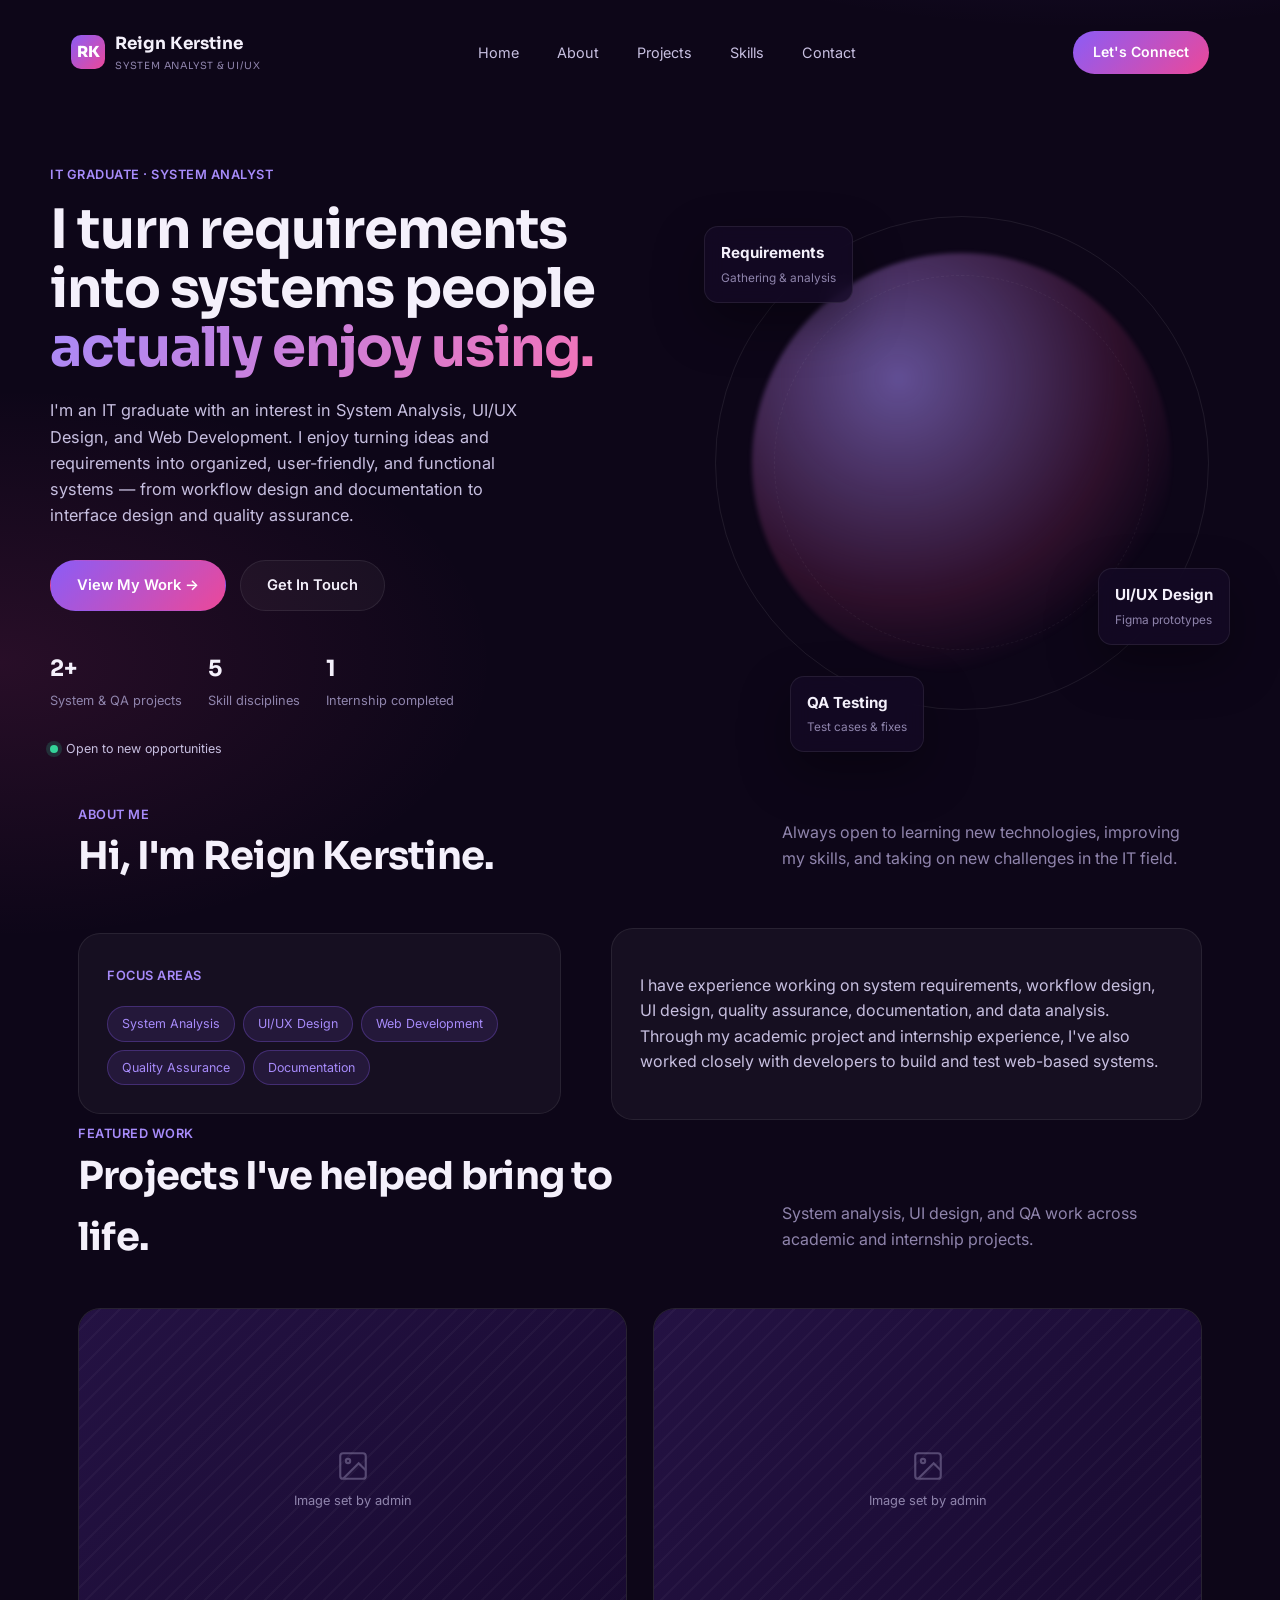
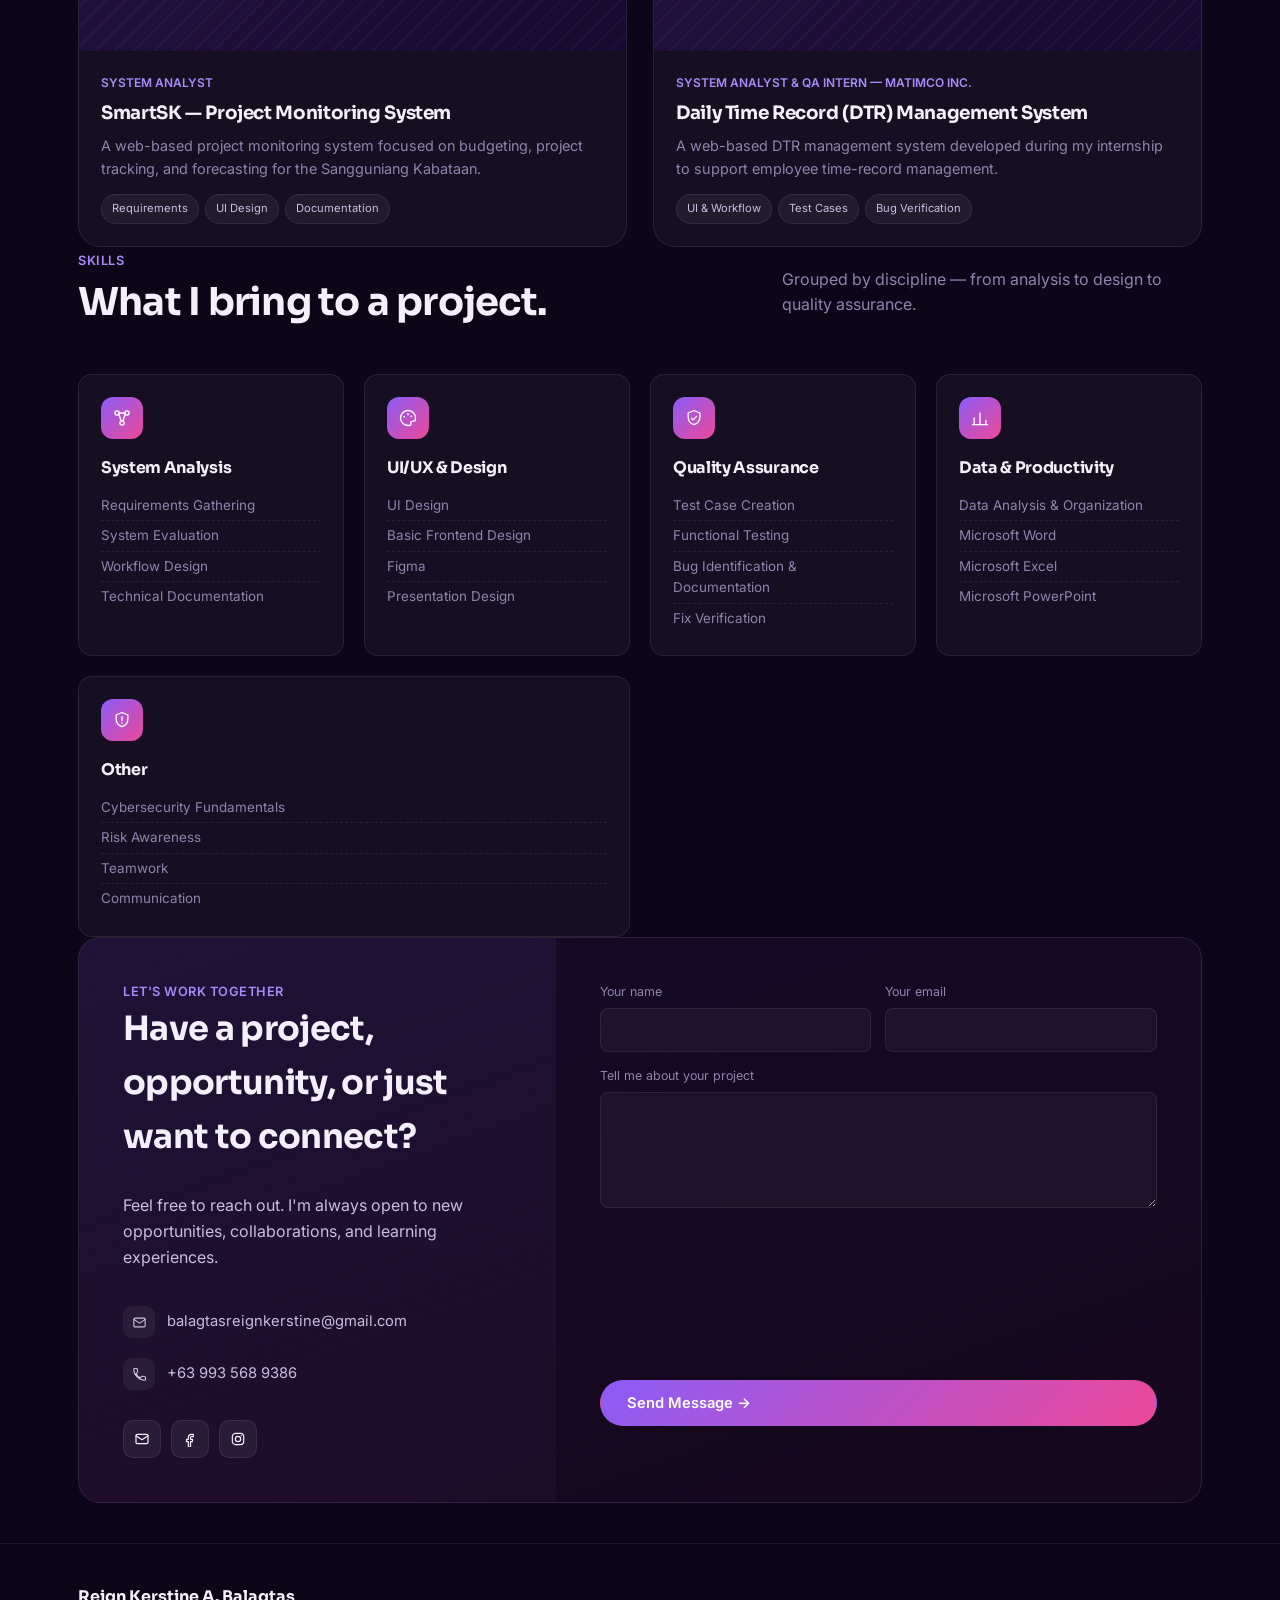
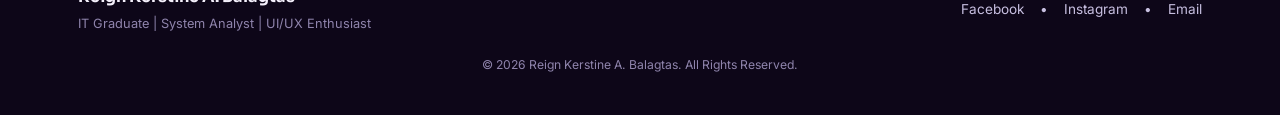
==== index.html @ d017653c "Add files via upload" ====
<!DOCTYPE html>
<html lang="en">
<head>
<meta charset="UTF-8">
<meta name="viewport" content="width=device-width, initial-scale=1.0">
<title>Reign Kerstine Balagtas — System Analyst &amp; UI/UX Enthusiast</title>
<meta name="description" content="Portfolio of Reign Kerstine A. Balagtas — IT graduate, System Analyst, and UI/UX enthusiast.">
<link rel="preconnect" href="https://fonts.googleapis.com">
<link href="https://fonts.googleapis.com/css2?family=Sora:wght@400;600;700;800&family=Inter:wght@400;500;600;700&display=swap" rel="stylesheet">
<link rel="stylesheet" href="style.css">
</head>
<body>

<!-- ================= NAV ================= -->
<div class="nav-shell" id="navShell">
  <div class="nav-inner">
    <a href="#home" class="brand">
      <span class="brand-mark">RK</span>
      <span>Reign Kerstine<small>SYSTEM ANALYST &amp; UI/UX</small></span>
    </a>
    <nav class="nav-links" id="navLinks">
      <a href="#home">Home</a>
      <a href="#about">About</a>
      <a href="#projects">Projects</a>
      <a href="#skills">Skills</a>
      <a href="#contact">Contact</a>
    </nav>
    <div style="display:flex; align-items:center; gap:10px;">
      <a href="#contact" class="nav-cta">Let's Connect</a>
      <button class="nav-toggle" id="navToggle" aria-label="Toggle menu">
        <svg width="18" height="18" viewBox="0 0 24 24" fill="none" stroke="currentColor" stroke-width="2" stroke-linecap="round"><line x1="3" y1="6" x2="21" y2="6"/><line x1="3" y1="12" x2="21" y2="12"/><line x1="3" y1="18" x2="21" y2="18"/></svg>
      </button>
    </div>
  </div>
</div>

<!-- ================= HERO / ABOUT ================= -->
<section id="home" class="hero wrap scroll-reveal">
  <div class="hero-copy">
    <span class="eyebrow">IT GRADUATE · SYSTEM ANALYST</span>
    <h1>I turn requirements<br>into systems people <em>actually enjoy using.</em></h1>
    <p class="lede" id="aboutBio" data-field="about_bio">
      I'm an IT graduate with an interest in System Analysis, UI/UX Design, and Web Development.
      I enjoy turning ideas and requirements into organized, user-friendly, and functional systems —
      from workflow design and documentation to interface design and quality assurance.
    </p>
    <div class="hero-actions">
      <a href="#projects" class="btn btn-primary">View My Work →</a>
      <a href="#contact" class="btn btn-ghost">Get In Touch</a>
    </div>
    <div class="hero-stats">
      <div><strong>2+</strong><span>System &amp; QA projects</span></div>
      <div><strong>5</strong><span>Skill disciplines</span></div>
      <div><strong>1</strong><span>Internship completed</span></div>
    </div>
    <div class="badge-dot"><i></i> Open to new opportunities</div>
  </div>

  <div class="hero-visual">
    <div class="orb"></div>
    <div class="orb-ring"></div>
    <div class="orb-ring ring-2"></div>
    <div class="float-card fc-top">
      <strong>Requirements</strong>
      <span>Gathering &amp; analysis</span>
    </div>
    <div class="float-card fc-mid">
      <strong>UI/UX Design</strong>
      <span>Figma prototypes</span>
    </div>
    <div class="float-card fc-bottom">
      <strong>QA Testing</strong>
      <span>Test cases &amp; fixes</span>
    </div>
  </div>
</section>

<!-- ================= ABOUT DETAIL ================= -->
<section id="about" class="wrap scroll-reveal">
  <div class="section-head">
    <div>
      <span class="eyebrow">ABOUT ME</span>
      <h2>Hi, I'm Reign Kerstine.</h2>
    </div>
    <p>Always open to learning new technologies, improving my skills, and taking on new challenges in the IT field.</p>
  </div>

  <div class="about-grid">
    <div class="about-card reveal">
      <span class="eyebrow">FOCUS AREAS</span>
      <div class="chip-row">
        <span class="chip">System Analysis</span>
        <span class="chip">UI/UX Design</span>
        <span class="chip">Web Development</span>
        <span class="chip">Quality Assurance</span>
        <span class="chip">Documentation</span>
      </div>
    </div>
    <div class="about-card reveal">
      <p id="aboutLong" data-field="about_long">
        I have experience working on system requirements, workflow design, UI design, quality assurance,
        documentation, and data analysis. Through my academic project and internship experience,
        I've also worked closely with developers to build and test web-based systems.
      </p>
    </div>
  </div>
</section>

<!-- ================= PROJECTS ================= -->
<section id="projects" class="wrap scroll-reveal">
  <div class="section-head">
    <div>
      <span class="eyebrow">FEATURED WORK</span>
      <h2>Projects I've helped bring to life.</h2>
    </div>
    <p>System analysis, UI design, and QA work across academic and internship projects.</p>
  </div>

  <div class="project-grid" id="projectGrid">
    <!-- Rendered by script.js from Google Sheet data; fallback markup below -->
    <article class="project-card reveal">
      <div class="project-media">
        <div class="placeholder">
          <svg width="34" height="34" viewBox="0 0 24 24" fill="none" stroke="currentColor" stroke-width="1.5"><rect x="3" y="3" width="18" height="18" rx="2"/><circle cx="8.5" cy="8.5" r="1.5"/><path d="M21 15l-5-5L5 21"/></svg>
          <span>Image set by admin</span>
        </div>
      </div>
      <div class="project-body">
        <div class="project-role">SYSTEM ANALYST</div>
        <h3>SmartSK — Project Monitoring System</h3>
        <p>A web-based project monitoring system focused on budgeting, project tracking, and forecasting for the Sangguniang Kabataan.</p>
        <div class="tag-row">
          <span class="tag">Requirements</span>
          <span class="tag">UI Design</span>
          <span class="tag">Documentation</span>
        </div>
      </div>
    </article>

    <article class="project-card reveal">
      <div class="project-media">
        <div class="placeholder">
          <svg width="34" height="34" viewBox="0 0 24 24" fill="none" stroke="currentColor" stroke-width="1.5"><rect x="3" y="3" width="18" height="18" rx="2"/><circle cx="8.5" cy="8.5" r="1.5"/><path d="M21 15l-5-5L5 21"/></svg>
          <span>Image set by admin</span>
        </div>
      </div>
      <div class="project-body">
        <div class="project-role">SYSTEM ANALYST &amp; QA INTERN — MATIMCO INC.</div>
        <h3>Daily Time Record (DTR) Management System</h3>
        <p>A web-based DTR management system developed during my internship to support employee time-record management.</p>
        <div class="tag-row">
          <span class="tag">UI &amp; Workflow</span>
          <span class="tag">Test Cases</span>
          <span class="tag">Bug Verification</span>
        </div>
      </div>
    </article>
  </div>
</section>

<!-- ================= SKILLS ================= -->
<section id="skills" class="wrap scroll-reveal">
  <div class="section-head">
    <div>
      <span class="eyebrow">SKILLS</span>
      <h2>What I bring to a project.</h2>
    </div>
    <p>Grouped by discipline — from analysis to design to quality assurance.</p>
  </div>

  <div class="skills-grid" id="skillsGrid">
    <div class="skill-card reveal">
      <div class="skill-icon"><svg width="20" height="20" viewBox="0 0 24 24" fill="none" stroke="currentColor" stroke-width="1.6" stroke-linecap="round" stroke-linejoin="round"><circle cx="6" cy="6" r="2.5"/><circle cx="18" cy="6" r="2.5"/><circle cx="12" cy="18" r="2.5"/><path d="M8.2 7.3L11 15.8M15.8 7.3L13 15.8M8.5 6H15.5"/></svg></div>
      <h4>System Analysis</h4>
      <ul>
        <li>Requirements Gathering</li>
        <li>System Evaluation</li>
        <li>Workflow Design</li>
        <li>Technical Documentation</li>
      </ul>
    </div>
    <div class="skill-card reveal">
      <div class="skill-icon"><svg width="20" height="20" viewBox="0 0 24 24" fill="none" stroke="currentColor" stroke-width="1.6" stroke-linecap="round" stroke-linejoin="round"><path d="M12 3a9 9 0 100 18h1.5a2 2 0 001.9-2.6 1.7 1.7 0 011.6-2.4H18a3 3 0 003-3 9 9 0 00-9-10z"/><circle cx="7.5" cy="10.5" r="1.1" fill="currentColor" stroke="none"/><circle cx="12" cy="7.5" r="1.1" fill="currentColor" stroke="none"/><circle cx="16" cy="10" r="1.1" fill="currentColor" stroke="none"/></svg></div>
      <h4>UI/UX &amp; Design</h4>
      <ul>
        <li>UI Design</li>
        <li>Basic Frontend Design</li>
        <li>Figma</li>
        <li>Presentation Design</li>
      </ul>
    </div>
    <div class="skill-card reveal">
      <div class="skill-icon"><svg width="20" height="20" viewBox="0 0 24 24" fill="none" stroke="currentColor" stroke-width="1.6" stroke-linecap="round" stroke-linejoin="round"><path d="M12 3l7 3v5c0 4.5-3 7.5-7 9-4-1.5-7-4.5-7-9V6l7-3z"/><path d="M9 12.3l2 2 4-4.3"/></svg></div>
      <h4>Quality Assurance</h4>
      <ul>
        <li>Test Case Creation</li>
        <li>Functional Testing</li>
        <li>Bug Identification &amp; Documentation</li>
        <li>Fix Verification</li>
      </ul>
    </div>
    <div class="skill-card reveal">
      <div class="skill-icon"><svg width="20" height="20" viewBox="0 0 24 24" fill="none" stroke="currentColor" stroke-width="1.6" stroke-linecap="round" stroke-linejoin="round"><line x1="5" y1="20" x2="5" y2="12"/><line x1="12" y1="20" x2="12" y2="6"/><line x1="19" y1="20" x2="19" y2="15"/><line x1="3" y1="20" x2="21" y2="20"/></svg></div>
      <h4>Data &amp; Productivity</h4>
      <ul>
        <li>Data Analysis &amp; Organization</li>
        <li>Microsoft Word</li>
        <li>Microsoft Excel</li>
        <li>Microsoft PowerPoint</li>
      </ul>
    </div>
    <div class="skill-card reveal" style="grid-column: span 2;">
      <div class="skill-icon"><svg width="20" height="20" viewBox="0 0 24 24" fill="none" stroke="currentColor" stroke-width="1.6" stroke-linecap="round" stroke-linejoin="round"><path d="M12 3l7 3v5c0 4.5-3 7.5-7 9-4-1.5-7-4.5-7-9V6l7-3z"/><line x1="12" y1="8" x2="12" y2="13"/><circle cx="12" cy="16" r="0.9" fill="currentColor" stroke="none"/></svg></div>
      <h4>Other</h4>
      <ul>
        <li>Cybersecurity Fundamentals</li>
        <li>Risk Awareness</li>
        <li>Teamwork</li>
        <li>Communication</li>
      </ul>
    </div>
  </div>
</section>

<!-- ================= CONTACT ================= -->
<section id="contact" class="wrap scroll-reveal">
  <div class="contact-panel reveal">
    <div class="contact-info">
      <span class="eyebrow">LET'S WORK TOGETHER</span>
      <h2>Have a project, opportunity, or just want to connect?</h2>
      <p>Feel free to reach out. I'm always open to new opportunities, collaborations, and learning experiences.</p>

      <div class="contact-line"><span class="ic"><svg width="15" height="15" viewBox="0 0 24 24" fill="none" stroke="currentColor" stroke-width="1.8" stroke-linecap="round" stroke-linejoin="round"><rect x="3" y="5" width="18" height="14" rx="2"/><path d="M3 7l9 6 9-6"/></svg></span> <span id="contactEmail">balagtasreignkerstine@gmail.com</span></div>
      <div class="contact-line"><span class="ic"><svg width="15" height="15" viewBox="0 0 24 24" fill="none" stroke="currentColor" stroke-width="1.8" stroke-linecap="round" stroke-linejoin="round"><path d="M6.6 10.8a15 15 0 006.6 6.6l2.2-2.2a1.2 1.2 0 011.2-.3c1.2.4 2.5.6 3.8.6.7 0 1.2.5 1.2 1.2V20c0 .7-.5 1.2-1.2 1.2C11.2 21.2 2.8 12.8 2.8 3.6c0-.7.5-1.2 1.2-1.2h3.3c.7 0 1.2.5 1.2 1.2 0 1.3.2 2.6.6 3.8.1.4 0 .9-.3 1.2L6.6 10.8z"/></svg></span> <span id="contactPhone">+63 993 568 9386</span></div>

      <div class="social-row" id="socialRow">
        <a href="mailto:balagtasreignkerstine@gmail.com" aria-label="Email">
          <svg width="16" height="16" viewBox="0 0 24 24" fill="none" stroke="currentColor" stroke-width="1.8" stroke-linecap="round" stroke-linejoin="round"><rect x="3" y="5" width="18" height="14" rx="2"/><path d="M3 7l9 6 9-6"/></svg>
        </a>
        <a href="https://www.facebook.com/rk.balagtas" id="fbLink" target="_blank" rel="noopener" aria-label="Facebook">
          <svg width="16" height="16" viewBox="0 0 24 24" fill="none" stroke="currentColor" stroke-width="1.8" stroke-linecap="round" stroke-linejoin="round"><path d="M15 8.5h2V5.2c-.3 0-1.5-.2-2.8-.2-2.8 0-4.7 1.7-4.7 4.9v2.6H6.8V16h2.7v8h3.3v-8h2.7l.4-3.5h-3.1V10c0-1 .3-1.5 1.2-1.5z"/></svg>
        </a>
        <a href="https://www.instagram.com/arkeycs/" id="igLink" target="_blank" rel="noopener" aria-label="Instagram">
          <svg width="16" height="16" viewBox="0 0 24 24" fill="none" stroke="currentColor" stroke-width="1.8" stroke-linecap="round" stroke-linejoin="round"><rect x="3.5" y="3.5" width="17" height="17" rx="5"/><circle cx="12" cy="12" r="4"/><circle cx="17.2" cy="6.8" r="0.9" fill="currentColor" stroke="none"/></svg>
        </a>
      </div>
    </div>

    <form class="contact-form" id="contactForm">
      <div class="form-row">
        <div class="field">
          <label for="cf-name">Your name</label>
          <input type="text" id="cf-name" name="name" required>
        </div>
        <div class="field">
          <label for="cf-email">Your email</label>
          <input type="email" id="cf-email" name="email" required>
        </div>
      </div>
      <div class="field">
        <label for="cf-message">Tell me about your project</label>
        <textarea id="cf-message" name="message" rows="5" required></textarea>
      </div>
      <button type="submit" class="btn btn-primary" id="cf-submit">Send Message →</button>
      <div class="form-msg" id="cf-msg"></div>
    </form>
  </div>
</section>

<!-- ================= FOOTER ================= -->
<footer class="scroll-reveal">
  <div class="wrap">
    <div class="footer-inner">
      <div class="footer-brand">
        <strong id="footerName">Reign Kerstine A. Balagtas</strong>
        <span id="footerTagline">IT Graduate | System Analyst | UI/UX Enthusiast</span>
      </div>
      <div class="footer-social">
        <a href="https://www.facebook.com/rk.balagtas" id="footerFb">Facebook</a>
        <span>•</span>
        <a href="https://www.instagram.com/arkeycs/" id="footerIg">Instagram</a>
        <span>•</span>
        <a href="mailto:balagtasreignkerstine@gmail.com" id="footerEmail">Email</a>
      </div>
    </div>
    <div class="footer-copy" id="footerCopy">© 2026 Reign Kerstine A. Balagtas. All Rights Reserved.</div>
  </div>
</footer>

<script src="config.js"></script>
<script src="script.js"></script>
</body>
</html>
---- style.css ----
/* ===================================================================
   Reign Kerstine Balagtas — Portfolio
   Theme: deep violet / midnight, glass panels, glow accents
=================================================================== */

:root{
  --bg-0:#0d0618;
  --bg-1:#160a29;
  --bg-2:#1e0f38;
  --panel: rgba(255,255,255,0.04);
  --panel-border: rgba(255,255,255,0.08);
  --violet:#8b5cf6;
  --violet-soft:#a78bfa;
  --pink:#ec4899;
  --pink-soft:#f472b6;
  --text-0:#f4f0fb;
  --text-1:#c7bfe0;
  --text-2:#8f84ac;
  --glow: 0 0 120px rgba(139,92,246,0.35);
  --radius-lg: 22px;
  --radius-md: 14px;
  --radius-sm: 8px;
  --maxw: 1180px;
  --font-head: 'Sora', 'Segoe UI', sans-serif;
  --font-body: 'Inter', 'Segoe UI', sans-serif;
}

*{box-sizing:border-box;}
html{scroll-behavior:smooth;}
body{
  margin:0;
  background:
    radial-gradient(1200px 600px at 85% -10%, rgba(139,92,246,0.25), transparent 60%),
    radial-gradient(900px 500px at 0% 20%, rgba(236,72,153,0.12), transparent 55%),
    var(--bg-0);
  color:var(--text-0);
  font-family:var(--font-body);
  line-height:1.6;
  -webkit-font-smoothing:antialiased;
  overflow-x:hidden;
}

a{color:inherit; text-decoration:none;}
img{max-width:100%; display:block;}
ul{list-style:none; margin:0; padding:0;}
button{font-family:inherit;}

.wrap{max-width:var(--maxw); margin:0 auto; padding:0 28px;}

h1,h2,h3,h4{
  font-family:var(--font-head);
  margin:0;
  letter-spacing:-0.02em;
  color:var(--text-0);
  overflow-wrap:break-word;
  word-break:break-word;
}

.eyebrow{
  color:var(--violet-soft);
  font-size:0.8rem;
  font-weight:600;
  letter-spacing:0.04em;
}

.section-head{
  display:flex;
  align-items:flex-end;
  justify-content:space-between;
  gap:24px;
  margin-bottom:40px;
  flex-wrap:wrap;
}
.section-head h2{font-size:clamp(1.7rem, 3vw, 2.4rem); max-width:560px;}
.section-head p{color:var(--text-2); max-width:420px; margin-top:8px;}

section{padding:90px 0;}

:focus-visible{
  outline:2px solid var(--violet-soft);
  outline-offset:3px;
}

/* ---------- Nav ---------- */
.nav-shell{
  position:sticky; top:0; z-index:50;
  padding:18px 0;
}
.nav-shell.scrolled .nav-inner{
  background:rgba(13,6,24,0.75);
  backdrop-filter: blur(14px);
  border-color: var(--panel-border);
}
.nav-inner{
  max-width:var(--maxw);
  margin:0 auto;
  display:flex;
  align-items:center;
  justify-content:space-between;
  padding:12px 20px;
  border-radius:999px;
  border:1px solid transparent;
  transition:background .3s ease, border-color .3s ease;
}
.brand{
  display:flex; align-items:center; gap:10px;
  font-family:var(--font-head);
  font-weight:700;
  font-size:1.05rem;
}
.brand-mark{
  width:34px; height:34px;
  border-radius:10px;
  background:linear-gradient(135deg, var(--violet), var(--pink));
  display:flex; align-items:center; justify-content:center;
  font-size:0.95rem; font-weight:800; color:#fff;
}
.brand small{display:block; font-weight:400; font-size:0.62rem; color:var(--text-2); letter-spacing:0.08em;}

.nav-links{
  display:flex; gap:6px;
}
.nav-links a{
  padding:9px 16px;
  border-radius:999px;
  font-size:0.9rem;
  color:var(--text-1);
  transition: color .2s ease, background .2s ease;
}
.nav-links a:hover{color:var(--text-0); background:var(--panel);}

.nav-cta{
  padding:10px 20px;
  border-radius:999px;
  background:linear-gradient(135deg, var(--violet), var(--pink));
  color:#fff;
  font-size:0.88rem;
  font-weight:600;
  white-space:nowrap;
  transition:transform .2s ease, box-shadow .2s ease;
}
.nav-cta:hover{ transform:translateY(-2px); box-shadow:0 10px 30px rgba(139,92,246,0.4);}

.nav-toggle{display:none;}

@media (max-width: 860px){
  .nav-links{
    position:fixed; inset:70px 20px auto 20px;
    flex-direction:column;
    background:rgba(13,6,24,0.96);
    border:1px solid var(--panel-border);
    border-radius:18px;
    padding:14px;
    display:none;
    backdrop-filter: blur(16px);
  }
  .nav-links.open{display:flex;}
  .nav-links a{padding:12px 14px;}
  .nav-toggle{
    display:flex; align-items:center; justify-content:center;
    width:38px; height:38px; border-radius:10px;
    border:1px solid var(--panel-border);
    background:transparent; color:var(--text-0);
    cursor:pointer; font-size:1.1rem;
  }
}

/* ---------- Hero ---------- */
.hero{
  padding:60px 0 40px;
  display:grid;
  grid-template-columns: 1.05fr 0.95fr;
  gap:50px;
  align-items:center;
}
.hero-copy .eyebrow{display:block; margin-bottom:16px;}
.hero-copy h1{
  font-size:clamp(2.3rem, 5vw, 3.4rem);
  line-height:1.08;
}
.hero-copy h1 em{
  font-style:normal;
  background:linear-gradient(135deg, var(--violet-soft), var(--pink-soft));
  -webkit-background-clip:text;
  background-clip:text;
  color:transparent;
}
.hero-copy p.lede{
  color:var(--text-1);
  margin-top:20px;
  max-width:480px;
  font-size:1.02rem;
}
.hero-actions{
  display:flex; gap:14px; margin-top:32px; flex-wrap:wrap;
}
.btn{
  padding:13px 26px;
  border-radius:999px;
  font-weight:600;
  font-size:0.92rem;
  cursor:pointer;
  border:1px solid transparent;
  transition: transform .2s ease, box-shadow .2s ease, background .2s ease;
  display:inline-flex; align-items:center; gap:8px;
}
.btn-primary{
  background:linear-gradient(135deg, var(--violet), var(--pink));
  color:#fff;
}
.btn-primary:hover{transform:translateY(-2px); box-shadow:0 12px 34px rgba(139,92,246,0.45);}
.btn-ghost{
  background:var(--panel);
  border-color:var(--panel-border);
  color:var(--text-0);
}
.btn-ghost:hover{background:rgba(255,255,255,0.08); transform:translateY(-2px);}

.hero-stats{
  display:flex; gap:26px; margin-top:40px; flex-wrap:wrap;
}
.hero-stats div strong{
  display:block; font-family:var(--font-head); font-size:1.4rem; color:var(--text-0);
}
.hero-stats div span{font-size:0.8rem; color:var(--text-2);}

.hero-visual{
  position:relative;
  aspect-ratio: 1 / 1;
  display:flex; align-items:center; justify-content:center;
}
.orb{
  position:absolute;
  width:78%; height:78%;
  border-radius:50%;
  background: radial-gradient(circle at 35% 30%, rgba(167,139,250,0.55), rgba(236,72,153,0.15) 55%, transparent 75%);
  filter: blur(2px);
  animation: pulse 6s ease-in-out infinite;
}
@keyframes pulse{
  0%,100%{ transform:scale(1); }
  50%{ transform:scale(1.10); }
}
.orb-ring{
  position:absolute;
  width:92%; height:92%;
  border-radius:50%;
  border:1px solid var(--panel-border);
  animation: slow-spin 18s linear infinite;
}
.orb-ring.ring-2{width:70%; height:70%; border-style:dashed; opacity:0.6; animation-direction:reverse;}

@keyframes slow-spin{
  from { transform: rotate(0deg); }
  to { transform: rotate(360deg); }
}

.float-card{
  position:absolute;
  background:rgba(20,10,38,0.75);
  border:1px solid var(--panel-border);
  border-radius:var(--radius-md);
  padding:14px 16px;
  backdrop-filter: blur(10px);
  box-shadow:0 20px 50px rgba(0,0,0,0.35);
  font-size:0.8rem;
  max-width:170px;
}
.float-card strong{display:block; font-size:0.95rem; margin-bottom:2px; color:var(--text-0);}
.float-card span{color:var(--text-2); font-size:0.74rem;}
.fc-top{top:6%; left:2%;}
.fc-mid{bottom:16%; right:0%;}
.fc-bottom{bottom:-4%; left:18%;}

.badge-dot{
  display:inline-flex; align-items:center; gap:8px;
  font-size:0.78rem; color:var(--text-1);
  margin-top:26px;
}
.badge-dot i{
  width:8px; height:8px; border-radius:50%;
  background:#34d399;
  box-shadow:0 0 0 4px rgba(52,211,153,0.18);
}

@media (max-width: 900px){
  .hero{grid-template-columns:1fr; text-align:left;}
  .hero-copy{max-width:100%;}
  .hero-copy h1{
    font-size:clamp(2.4rem, 10vw, 4rem);
    line-height:0.96;
    max-width:100%;
    word-break:break-word;
    overflow-wrap:break-word;
  }
  .hero-copy p.lede{max-width:100%;}
  .hero-visual{max-width:340px; margin:20px auto 0;}
  .float-card{display:none;}
}

@media (max-width: 560px){
  .wrap{padding:0 18px;}
  .nav-inner{padding:10px 14px;}
  .brand{font-size:0.9rem;}
  .brand small{letter-spacing:0.05em;}
  .hero{padding-top:40px;}
  .hero-copy h1{
    font-size:clamp(2.1rem, 12vw, 3.1rem);
    line-height:0.98;
    letter-spacing:-0.04em;
  }
  .hero-actions{flex-direction:column; align-items:stretch;}
  .btn{justify-content:center; width:100%;}
  .hero-stats{gap:16px 24px;}
  .hero-stats div{min-width:110px;}
  .section-head h2{font-size:clamp(1.5rem, 8vw, 2.2rem);}
}

/* ---------- Section: About extras ---------- */
.about-grid{
  display:grid;
  grid-template-columns: 0.9fr 1.1fr;
  gap:50px;
  align-items:center;
}
.about-card{
  background:var(--panel);
  border:1px solid var(--panel-border);
  border-radius:var(--radius-lg);
  padding:28px;
}
.about-card p{color:var(--text-1);}
.chip-row{display:flex; flex-wrap:wrap; gap:8px; margin-top:18px;}
.chip{
  padding:7px 14px; border-radius:999px;
  background:rgba(139,92,246,0.12);
  border:1px solid rgba(139,92,246,0.3);
  font-size:0.78rem; color:var(--violet-soft);
}
@media (max-width:900px){ .about-grid{grid-template-columns:1fr;} }

/* ---------- Projects ---------- */
.project-grid{
  display:grid;
  grid-template-columns:repeat(2, 1fr);
  gap:26px;
}
.project-card{
  background:var(--panel);
  border:1px solid var(--panel-border);
  border-radius:var(--radius-lg);
  overflow:hidden;
  transition: transform .3s ease, border-color .3s ease, box-shadow .3s ease;
  position:relative;
}
.project-card:hover{
  transform:translateY(-6px);
  border-color:rgba(139,92,246,0.4);
  box-shadow:0 24px 60px rgba(0,0,0,0.4);
}
.project-media{
  aspect-ratio: 16/10;
  background:
    repeating-linear-gradient(135deg, rgba(255,255,255,0.03) 0 2px, transparent 2px 14px),
    linear-gradient(135deg, #241243, #180a30);
  display:flex; align-items:center; justify-content:center;
  position:relative;
  overflow:hidden;
}
.project-media img{width:100%; height:100%; object-fit:cover;}
.project-media .placeholder{
  color:var(--text-2);
  font-size:0.8rem;
  display:flex; flex-direction:column; align-items:center; gap:8px;
}
.project-media .placeholder svg{opacity:0.5;}
.project-body{padding:22px;}
.project-role{font-size:0.75rem; color:var(--violet-soft); font-weight:600; margin-bottom:6px;}
.project-body h3{font-size:1.15rem; margin-bottom:6px;}
.project-body p{color:var(--text-2); font-size:0.9rem; margin:0 0 14px;}
.tag-row{display:flex; flex-wrap:wrap; gap:6px;}
.tag{
  font-size:0.7rem; padding:5px 10px; border-radius:999px;
  background:rgba(255,255,255,0.05); color:var(--text-1);
  border:1px solid var(--panel-border);
}

@media (max-width:800px){ .project-grid{grid-template-columns:1fr;} }

/* ---------- Skills ---------- */
.skills-grid{
  display:grid;
  grid-template-columns:repeat(4, 1fr);
  gap:20px;
}
.skill-card{
  background:var(--panel);
  border:1px solid var(--panel-border);
  border-radius:var(--radius-md);
  padding:22px;
  transition: transform .25s ease, border-color .25s ease;
}
.skill-card:hover{ transform:translateY(-4px); border-color:rgba(236,72,153,0.35); }
.skill-icon{
  width:42px; height:42px; border-radius:12px;
  background:linear-gradient(135deg, var(--violet), var(--pink));
  display:flex; align-items:center; justify-content:center;
  margin-bottom:16px; color:#fff;
}
.skill-card h4{font-size:1rem; margin-bottom:10px;}
.skill-card ul li{
  font-size:0.84rem; color:var(--text-2);
  padding:4px 0;
  border-top:1px dashed var(--panel-border);
}
.skill-card ul li:first-child{border-top:none;}

@media (max-width:960px){ .skills-grid{grid-template-columns:repeat(2,1fr);} }
@media (max-width:560px){ .skills-grid{grid-template-columns:1fr;} }

/* ---------- Contact ---------- */
.contact-panel{
  display:grid;
  grid-template-columns: 0.85fr 1.15fr;
  gap:0;
  background:linear-gradient(160deg, rgba(139,92,246,0.14), rgba(236,72,153,0.08));
  border:1px solid var(--panel-border);
  border-radius:var(--radius-lg);
  overflow:hidden;
}
.contact-info{padding:44px; display:flex; flex-direction:column; justify-content:center;}
.contact-info h2{font-size:clamp(1.6rem,3vw,2.1rem); margin-bottom:14px;}
.contact-info p{color:var(--text-1); margin-bottom:26px;}
.contact-line{
  display:flex; align-items:center; gap:12px;
  padding:10px 0;
  color:var(--text-1);
  font-size:0.92rem;
}
.contact-line span.ic{
  width:32px; height:32px; border-radius:9px;
  background:rgba(255,255,255,0.06);
  display:flex; align-items:center; justify-content:center;
  font-size:0.85rem; flex-shrink:0;
}
.social-row{display:flex; gap:10px; margin-top:20px;}
.social-row a{
  width:38px; height:38px; border-radius:10px;
  background:rgba(255,255,255,0.06);
  border:1px solid var(--panel-border);
  display:flex; align-items:center; justify-content:center;
  font-size:0.85rem;
  transition: background .2s ease, transform .2s ease;
}
.social-row a:hover{background:rgba(255,255,255,0.14); transform:translateY(-3px);}

.contact-form{
  background:rgba(13,6,24,0.55);
  padding:44px;
  display:flex; flex-direction:column; gap:14px;
}
.form-row{display:flex; gap:14px; flex-wrap:wrap;}
.field{flex:1 1 200px; display:flex; flex-direction:column; gap:6px;}
.field label{font-size:0.78rem; color:var(--text-2);}
.field input, .field textarea, .field select{
  background:rgba(255,255,255,0.04);
  border:1px solid var(--panel-border);
  border-radius:var(--radius-sm);
  padding:12px 14px;
  color:var(--text-0);
  font-family:inherit;
  font-size:0.92rem;
  resize:vertical;
  transition:border-color .2s ease, background .2s ease;
}
.field input[type="password"]{
  color-scheme: dark;
}
.field input[type="password"]::-ms-reveal,
.field input[type="password"]::-ms-clear,
.field input[type="password"]::-webkit-textfield-decoration-container,
.field input[type="password"]::-webkit-credentials-auto-fill-button{
  filter: invert(1) brightness(2);
  opacity: 1;
}
.field input:focus, .field textarea:focus, .field select:focus{
  border-color:var(--violet-soft);
  background:rgba(255,255,255,0.07);
  outline:none;
}
.form-msg{font-size:0.85rem; min-height:18px;}
.form-msg.ok{color:#34d399;}
.form-msg.err{color:#f87171;}

@media (max-width:860px){ .contact-panel{grid-template-columns:1fr;} }

/* ---------- Footer ---------- */
footer{
  border-top:1px solid var(--panel-border);
  padding:40px 0;
  margin-top:40px;
}
.footer-inner{
  display:flex; align-items:center; justify-content:space-between;
  flex-wrap:wrap; gap:16px;
}
.footer-brand strong{display:block; font-family:var(--font-head);}
.footer-brand span{font-size:0.8rem; color:var(--text-2);}
.footer-social{display:flex; gap:16px; font-size:0.85rem; color:var(--text-1);}
.footer-social a:hover{color:var(--text-0);}
.footer-copy{width:100%; text-align:center; font-size:0.76rem; color:var(--text-2); margin-top:20px;}

/* ---------- utility: reveal-on-load ---------- */
.reveal{
  opacity:0; transform:translateY(16px);
  animation: rise .9s ease forwards;
}
@keyframes rise{
  0% { opacity:0; transform:translateY(18px); }
  100% { opacity:1; transform:translateY(0); }
}

.scroll-reveal{
  opacity:0;
  transform:translateY(28px);
  transition:opacity .85s ease, transform .85s ease;
}
.scroll-reveal.is-visible{
  opacity:1;
  transform:translateY(0);
}

/* skeleton loading shimmer for content pulled from the sheet */
.skeleton{
  background:linear-gradient(90deg, rgba(255,255,255,0.04) 25%, rgba(255,255,255,0.09) 37%, rgba(255,255,255,0.04) 63%);
  background-size:400% 100%;
  animation: shimmer 1.4s ease infinite;
  border-radius:6px;
  color:transparent !important;
}
@keyframes shimmer{ 0%{background-position:100% 50%;} 100%{background-position:0 50%;} }
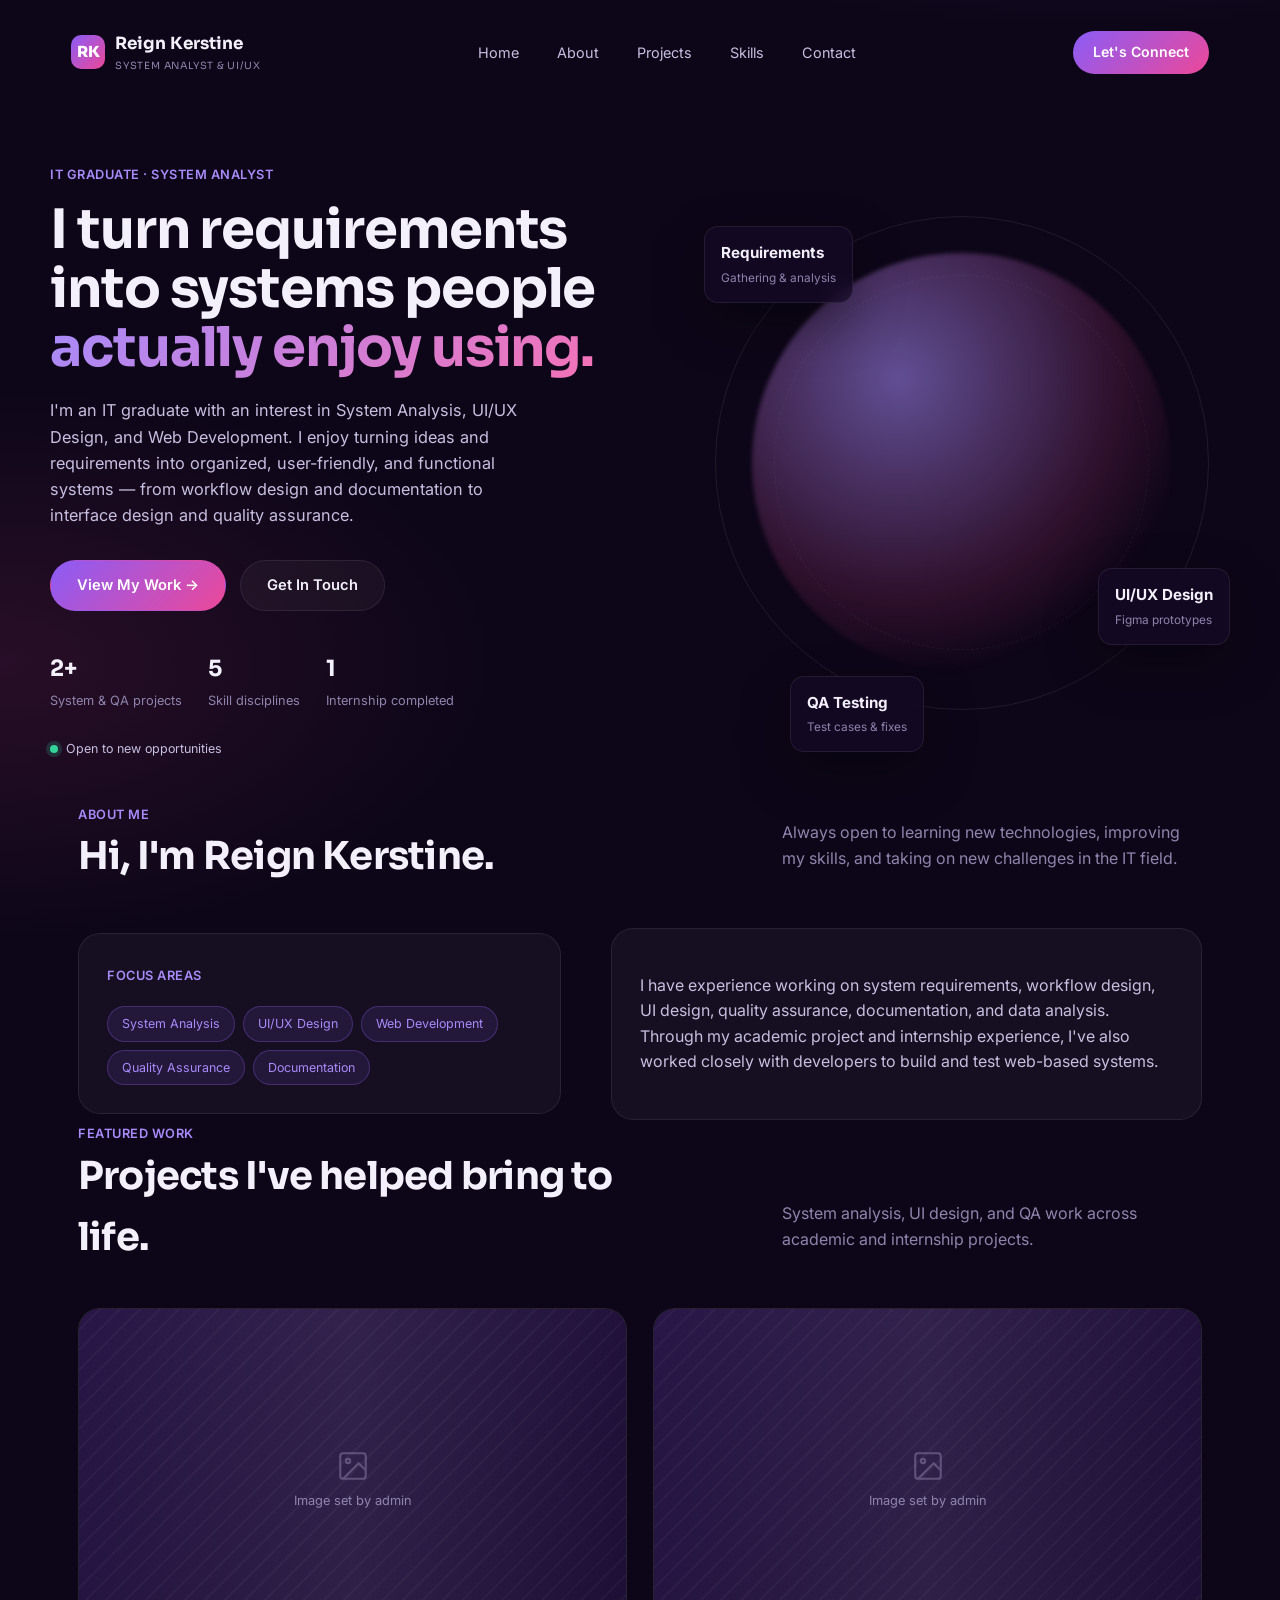
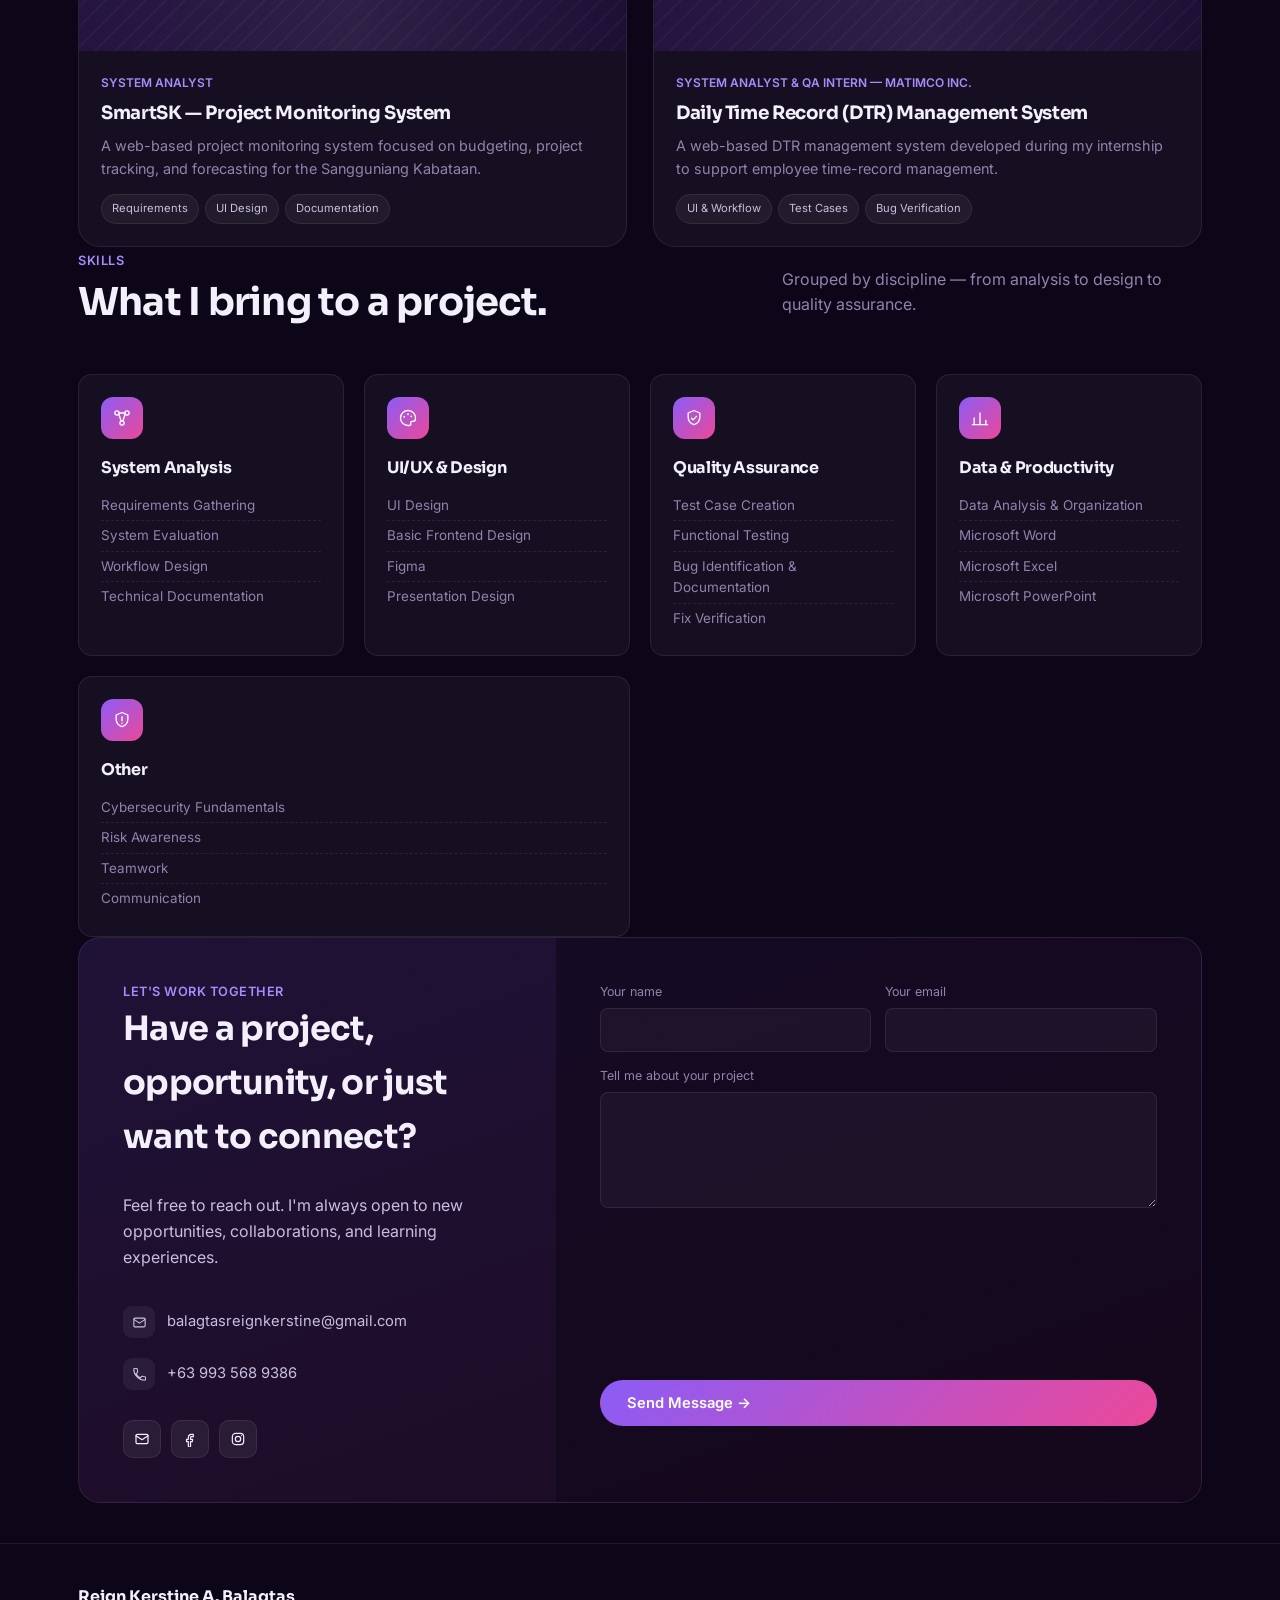
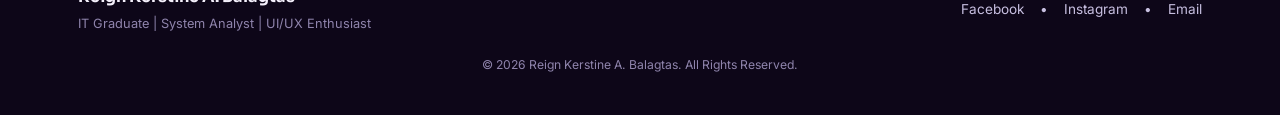
==== commit 86b6e235: "Update index.html" ====
--- a/index.html
+++ b/index.html
@@ -222,6 +222,13 @@
   </div>
 </section>
 
+<div class="image-lightbox" id="imageLightbox" aria-hidden="true" role="dialog" aria-modal="true">
+  <button class="lightbox-close" id="lightboxClose" type="button" aria-label="Close fullscreen image">×</button>
+  <div class="lightbox-content">
+    <img id="lightboxImage" src="" alt="">
+  </div>
+</div>
+
 <!-- ================= CONTACT ================= -->
 <section id="contact" class="wrap scroll-reveal">
   <div class="contact-panel reveal">
--- a/style.css
+++ b/style.css
@@ -367,11 +367,30 @@
   position:relative;
   overflow:hidden;
 }
-.project-media img{width:100%; height:100%; object-fit:cover;}
+.project-media::before{
+  content:"";
+  position:absolute;
+  inset:0;
+  background:linear-gradient(90deg, rgba(255,255,255,0.02) 0%, rgba(255,255,255,0.08) 25%, rgba(255,255,255,0.02) 50%, rgba(255,255,255,0.08) 75%, rgba(255,255,255,0.02) 100%);
+  background-size:200% 100%;
+  animation: shimmer 1.5s linear infinite;
+}
+.project-media.is-loading{ background:linear-gradient(135deg, #241243, #180a30); }
+.project-media img{width:100%; height:100%; object-fit:cover; position:relative; z-index:1; cursor:pointer; transition: transform .25s ease;}
+.project-media:hover .project-image{transform:scale(1.02);}
+.media-loader{
+  position:absolute; inset:0;
+  border-radius:0;
+  opacity:1;
+  transition: opacity 0.25s ease;
+  z-index:2;
+}
 .project-media .placeholder{
   color:var(--text-2);
   font-size:0.8rem;
   display:flex; flex-direction:column; align-items:center; gap:8px;
+  position:relative;
+  z-index:1;
 }
 .project-media .placeholder svg{opacity:0.5;}
 .project-body{padding:22px;}
@@ -385,6 +404,57 @@
   border:1px solid var(--panel-border);
 }
 
+.image-lightbox{
+  position:fixed;
+  inset:0;
+  display:flex;
+  align-items:center;
+  justify-content:center;
+  background:rgba(5, 4, 12, 0.82);
+  z-index:9999;
+  opacity:0;
+  visibility:hidden;
+  transition: opacity .22s ease, visibility .22s ease;
+  padding:32px;
+}
+.image-lightbox.is-open{
+  opacity:1;
+  visibility:visible;
+}
+.lightbox-content{
+  position:relative;
+  width:min(92vw, 1100px);
+  max-height:90vh;
+  display:flex;
+  align-items:center;
+  justify-content:center;
+}
+.image-lightbox img{
+  max-width:100%;
+  max-height:90vh;
+  object-fit:contain;
+  border-radius:18px;
+  box-shadow:0 30px 80px rgba(0,0,0,0.45);
+  border:1px solid rgba(255,255,255,0.16);
+  background:#0d0718;
+}
+.lightbox-close{
+  position:absolute;
+  top:18px;
+  right:18px;
+  width:42px;
+  height:42px;
+  border:1px solid rgba(255,255,255,0.18);
+  border-radius:50%;
+  background:rgba(17, 12, 24, 0.7);
+  color:#fff;
+  font-size:1.8rem;
+  line-height:1;
+  cursor:pointer;
+  z-index:10;
+}
+body.lightbox-open{overflow:hidden;}
+
 @media (max-width:800px){ .project-grid{grid-template-columns:1fr;} }
 
 /* ---------- Skills ---------- */
